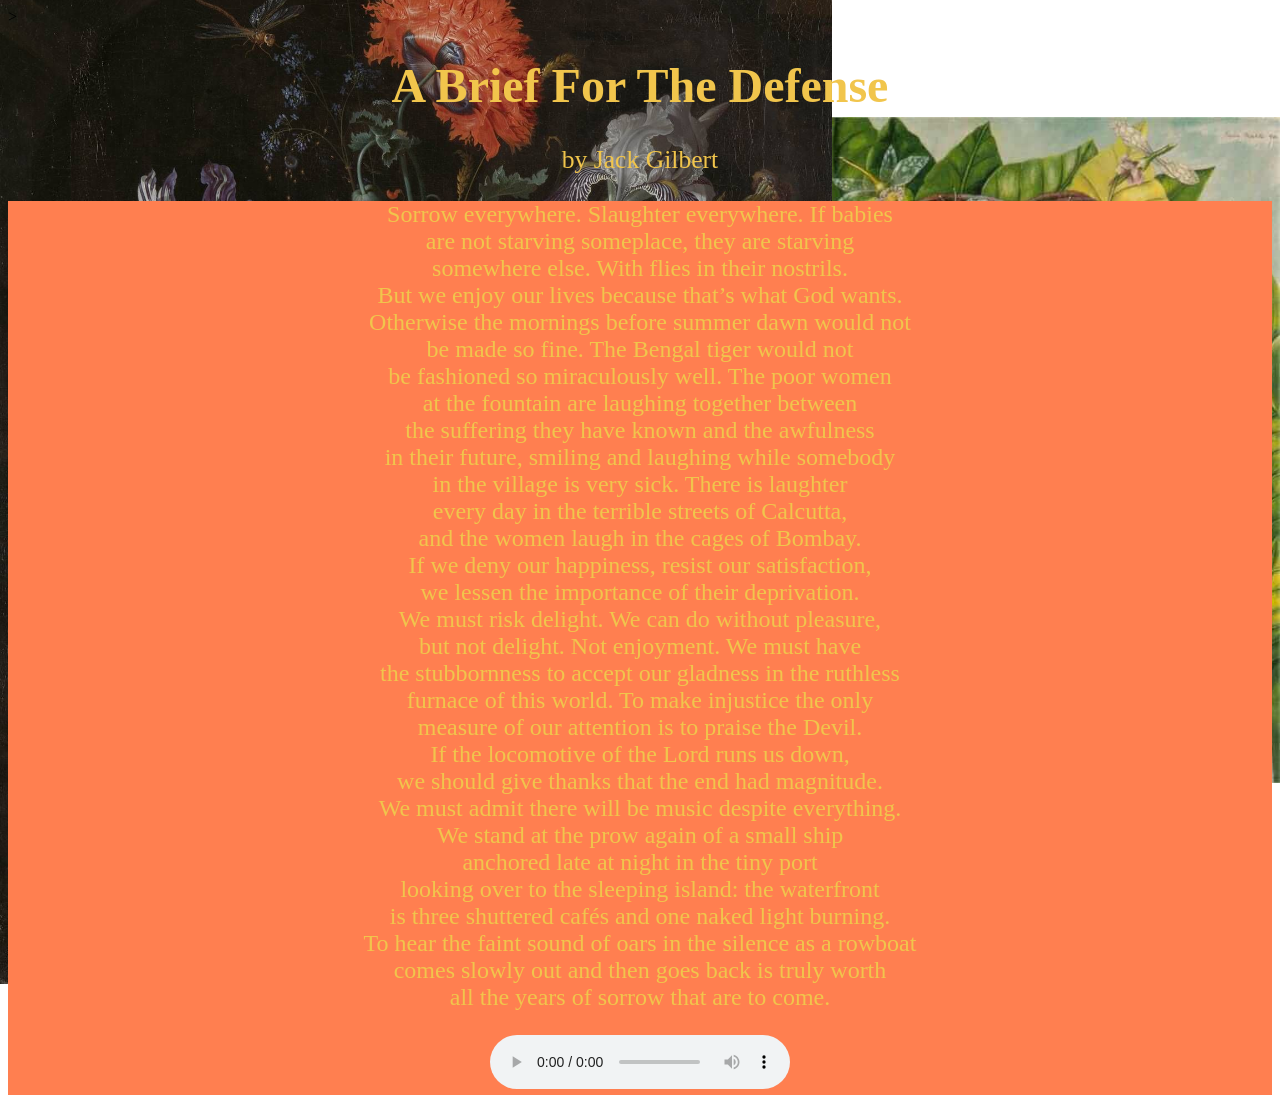
==== index.html @ 03062086 "Update index.html" ====
<!DOCTYPE html>
<html>


    <head>
        <style>
        body {
        
          <!-- background-color:coral; 
           background-image: url('rijksmuseum_mignons_1660.jpg'),url('frida_kahlo_self-portrait-with-necklace-of-thorns.jpg');
          background-position: left,right;
          background-repeat: no-repeat,no-repeat;
          background-attachment: fixed,fixed; 
          background-size: 65%,40%;  -->
          
          
        }
        </style>
</head>>



<h1  style="font-family:verdana; text-align:center; font-size:300%; color:rgb(241, 197, 76);"> A Brief For The Defense</h1>
<p style="font-family:verdana; text-align:center; font-size:160%; color:rgb(241, 197, 76);"> by Jack Gilbert</p>



<!--<div style=" text-align:left; font-size:150%;background-color: coral; color:rgb(241, 197, 76);">
 <img src="IMG_0175.jpeg" alt="A person in a red hoodie" width="450" height="600" class="center" position="left"> 
</div>> -->

<div style="text-align:center; font-size:150%;background-color: coral; color:rgb(241, 197, 76);">
 <!--</br> A Brief For The Defense</br></br> -->

 Sorrow everywhere. Slaughter everywhere. If babies</br>
 are not starving someplace, they are starving</br>
 somewhere else. With flies in their nostrils.</br>
 But we enjoy our lives because that’s what God wants.</br>
 Otherwise the mornings before summer dawn would not</br>
 be made so fine. The Bengal tiger would not</br>
 be fashioned so miraculously well. The poor women</br>
 at the fountain are laughing together between</br>
 the suffering they have known and the awfulness</br>
 in their future, smiling and laughing while somebody</br>
 in the village is very sick. There is laughter</br>
 every day in the terrible streets of Calcutta,</br>
 and the women laugh in the cages of Bombay.</br>
 If we deny our happiness, resist our satisfaction,</br>
 we lessen the importance of their deprivation.</br>
 We must risk delight. We can do without pleasure,</br>
 but not delight. Not enjoyment. We must have</br>
 the stubbornness to accept our gladness in the ruthless</br>
 furnace of this world. To make injustice the only</br>
 measure of our attention is to praise the Devil.</br>
 If the locomotive of the Lord runs us down,</br>
 we should give thanks that the end had magnitude.</br>
 We must admit there will be music despite everything.</br>
 We stand at the prow again of a small ship</br>
 anchored late at night in the tiny port</br>
 looking over to the sleeping island: the waterfront</br>
 is three shuttered cafés and one naked light burning.</br>
 To hear the faint sound of oars in the silence as a rowboat</br>
 comes slowly out and then goes back is truly worth</br>
 all the years of sorrow that are to come.</br>


<div>
 
<p style="position: center;"><audio src="Childish Gambino - Sober (Official Audio).mp3" controls >

    </audio></p>
<!--This is a comment. Comments are not displayed in the browser-->
    
</html>
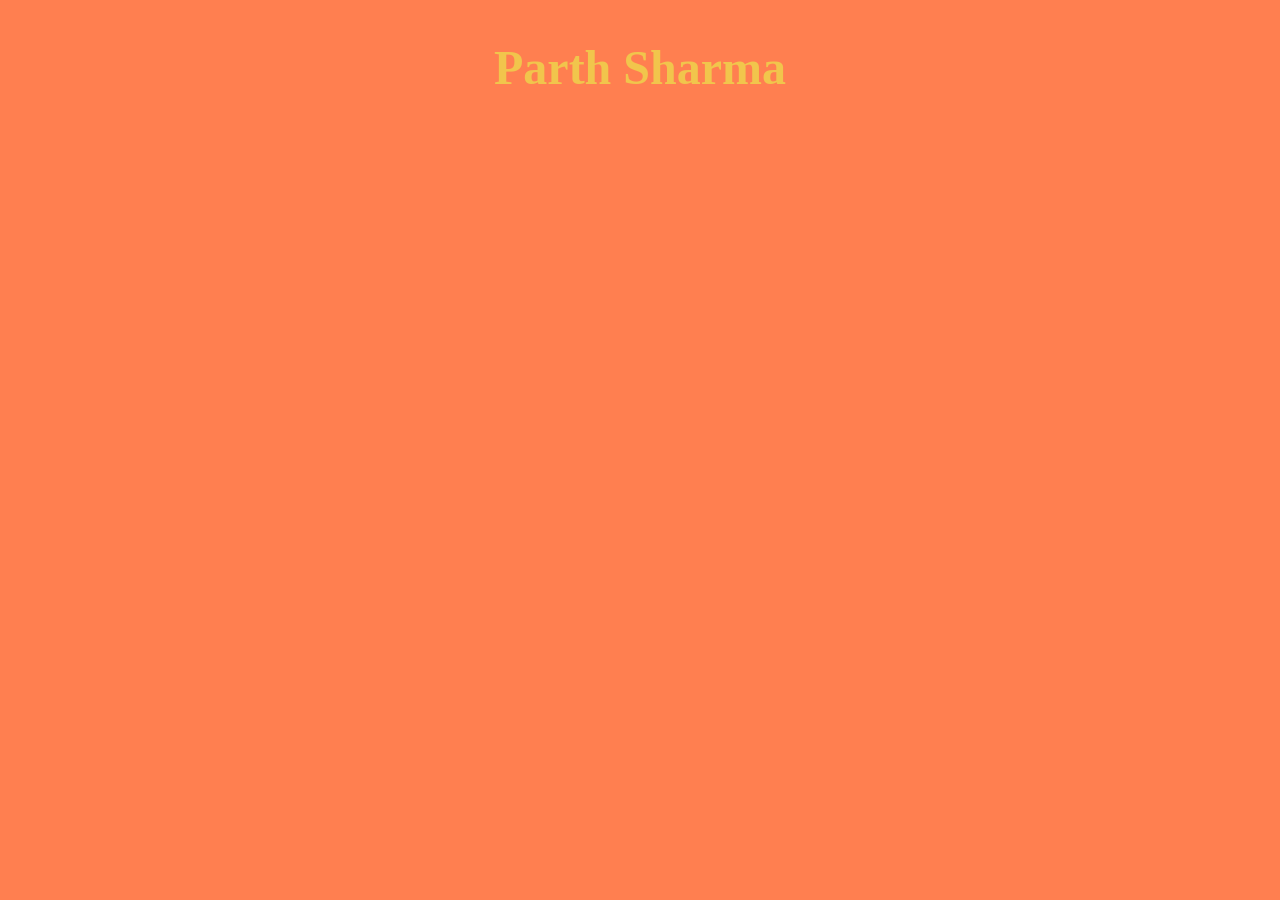
==== commit 145c89bc: "removing old page and updating for newer portfolio" ====
--- a/index.html
+++ b/index.html
@@ -6,69 +6,30 @@
         <style>
         body {
         
-          <!-- background-color:coral; 
-           background-image: url('rijksmuseum_mignons_1660.jpg'),url('frida_kahlo_self-portrait-with-necklace-of-thorns.jpg');
+          background-color:coral; 
           background-position: left,right;
           background-repeat: no-repeat,no-repeat;
           background-attachment: fixed,fixed; 
-          background-size: 65%,40%;  -->
+          background-size: 65%,40%; 
           
           
         }
         </style>
-</head>>
+        
+          
+          <link rel="stylesheet" href="style.css">
+          <meta charset="UTF-8">
+          <meta name="viewport" content="width=device-width, initial-scale=1">
+          <link rel="stylesheet" href="https://cdnjs.cloudflare.com/ajax/libs/font-awesome/4.7.0/css/font-awesome.min.css">
+          <link href="https://fonts.googleapis.com/css2?family=DM+Mono&family=Josefin+Sans:wght@100;400&family=Quicksand&display=swap" rel="stylesheet">
+          <title>Marrion Macandog</title>
+        
+</head>
 
 
 
-<h1  style="font-family:verdana; text-align:center; font-size:300%; color:rgb(241, 197, 76);"> A Brief For The Defense</h1>
-<p style="font-family:verdana; text-align:center; font-size:160%; color:rgb(241, 197, 76);"> by Jack Gilbert</p>
+<h2  style="font-family:verdana; text-align:center; font-size:300%; color:rgb(241, 197, 76);"> Parth Sharma</h2>
 
 
-
-<!--<div style=" text-align:left; font-size:150%;background-color: coral; color:rgb(241, 197, 76);">
- <img src="IMG_0175.jpeg" alt="A person in a red hoodie" width="450" height="600" class="center" position="left"> 
-</div>> -->
-
-<div style="text-align:center; font-size:150%;background-color: coral; color:rgb(241, 197, 76);">
- <!--</br> A Brief For The Defense</br></br> -->
-
- Sorrow everywhere. Slaughter everywhere. If babies</br>
- are not starving someplace, they are starving</br>
- somewhere else. With flies in their nostrils.</br>
- But we enjoy our lives because that’s what God wants.</br>
- Otherwise the mornings before summer dawn would not</br>
- be made so fine. The Bengal tiger would not</br>
- be fashioned so miraculously well. The poor women</br>
- at the fountain are laughing together between</br>
- the suffering they have known and the awfulness</br>
- in their future, smiling and laughing while somebody</br>
- in the village is very sick. There is laughter</br>
- every day in the terrible streets of Calcutta,</br>
- and the women laugh in the cages of Bombay.</br>
- If we deny our happiness, resist our satisfaction,</br>
- we lessen the importance of their deprivation.</br>
- We must risk delight. We can do without pleasure,</br>
- but not delight. Not enjoyment. We must have</br>
- the stubbornness to accept our gladness in the ruthless</br>
- furnace of this world. To make injustice the only</br>
- measure of our attention is to praise the Devil.</br>
- If the locomotive of the Lord runs us down,</br>
- we should give thanks that the end had magnitude.</br>
- We must admit there will be music despite everything.</br>
- We stand at the prow again of a small ship</br>
- anchored late at night in the tiny port</br>
- looking over to the sleeping island: the waterfront</br>
- is three shuttered cafés and one naked light burning.</br>
- To hear the faint sound of oars in the silence as a rowboat</br>
- comes slowly out and then goes back is truly worth</br>
- all the years of sorrow that are to come.</br>
-
-
-<div>
- 
-<p style="position: center;"><audio src="Childish Gambino - Sober (Official Audio).mp3" controls >
-
-    </audio></p>
-<!--This is a comment. Comments are not displayed in the browser-->
     
 </html> 
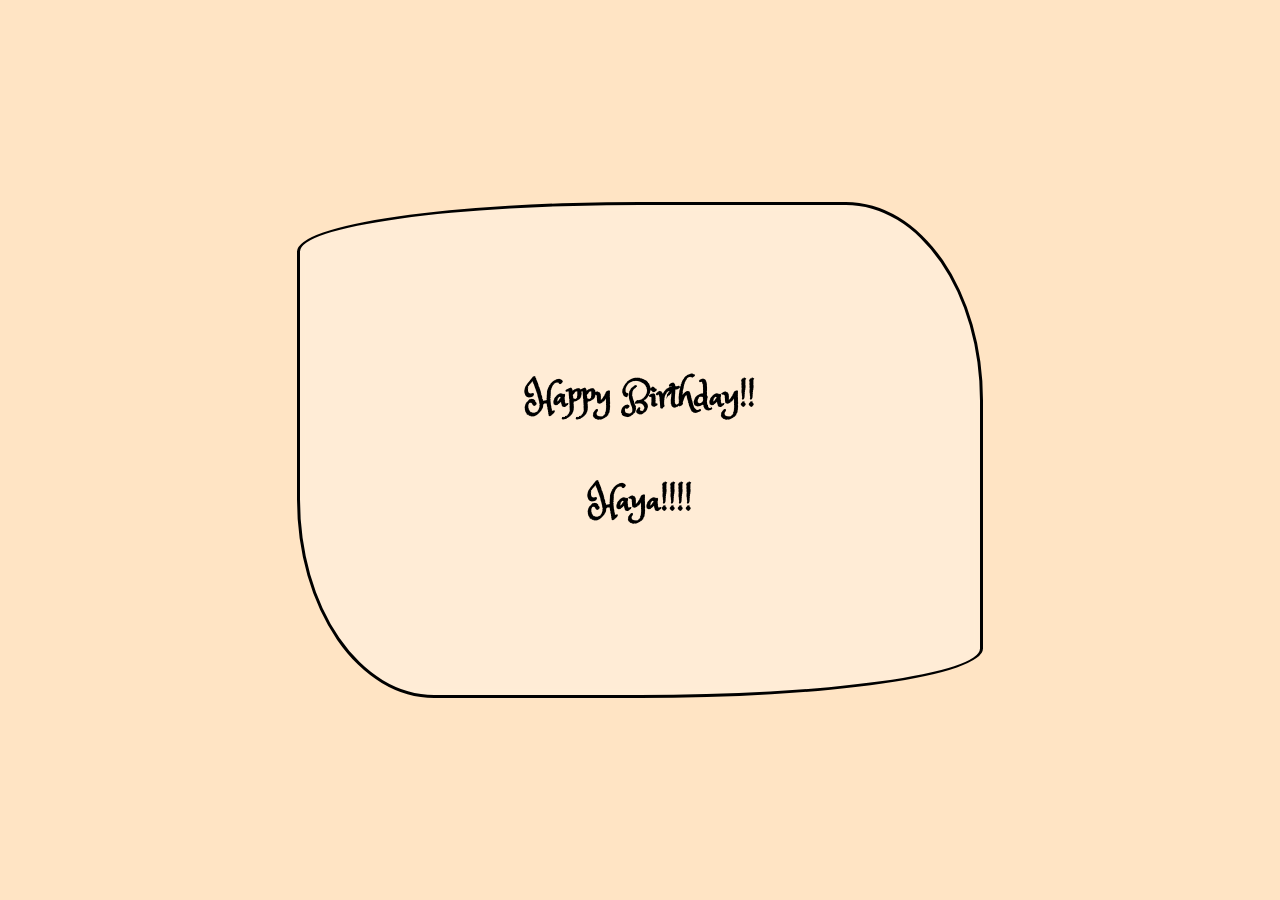
==== commit cbdfe189: "first commit" ====
--- a/index.html
+++ b/index.html
@@ -1,35 +1,43 @@
 <!DOCTYPE html>
-<html>
-
-
-    <head>
-        <style>
-        body {
-        
-          background-color:coral; 
-          background-position: left,right;
-          background-repeat: no-repeat,no-repeat;
-          background-attachment: fixed,fixed; 
-          background-size: 65%,40%; 
-          
-          
-        }
-        </style>
-        
-          
-          <link rel="stylesheet" href="style.css">
-          <meta charset="UTF-8">
-          <meta name="viewport" content="width=device-width, initial-scale=1">
-          <link rel="stylesheet" href="https://cdnjs.cloudflare.com/ajax/libs/font-awesome/4.7.0/css/font-awesome.min.css">
-          <link href="https://fonts.googleapis.com/css2?family=DM+Mono&family=Josefin+Sans:wght@100;400&family=Quicksand&display=swap" rel="stylesheet">
-          <title>Marrion Macandog</title>
-        
+<html lang="en">
+<head>
+  <meta charset="UTF-8">
+  <meta http-equiv="X-UA-Compatible" content="IE=edge">
+  <meta name="viewport" content="width=device-width, initial-scale=1.0">
+  <link rel="stylesheet" href="app.css">
+  <link rel="preconnect" href="https://fonts.googleapis.com">
+  <link rel="preconnect" href="https://fonts.gstatic.com" crossorigin>
+  <link href="https://fonts.googleapis.com/css2?family=Princess+Sofia&display=swap" rel="stylesheet">
+  <title>say yes lmao</title>
 </head>
 
+<body>
+ 
+  <div class="video-background">
+    <iframe id="youtube-video"
+      src="https://www.youtube.com/embed/z9Ug-3qhrwY?autoplay=1&loop=0&playlist=z9Ug-3qhrwY"
+      frameborder="0"
+      allow="autoplay; encrypted-media"
+      allowfullscreen>
+    </iframe>
+  </div>
 
+  </div>
 
-<h2  style="font-family:verdana; text-align:center; font-size:300%; color:rgb(241, 197, 76);"> Parth Sharma</h2>
+  <div class = "container">
 
+    <!-- <h1 class="name">Name</h1> -->
+    <h1>Happy Birthday!!</h1>
+    <h1>Haya!!!!</h1>
 
-    
-</html> 
+    <!-- <section id="choices">
+      <button id = "yes">Yes</button>
+      <Button id = "no">No</button>
+    </section> -->
+  
+  </div>
+
+  <script src="app.js"></script>
+</body>
+
+</html>
--- a/app.css
+++ b/app.css
@@ -0,0 +1,83 @@
+body {
+  background-color: bisque;
+  font-family: "Princess Sofia", serif;
+  font-size: large;
+  display: flex;
+  justify-content: center;
+  align-items: center;
+  height: 100vh; 
+  margin: 0;
+  padding: 0;
+  overflow: hidden;
+}
+
+.video-background {
+  position: fixed;
+  top: 0;
+  left: 0;
+  width: 100%;
+  height: 100%;
+  overflow: hidden;
+  z-index: -1;
+}
+
+.video-background iframe {
+  position: absolute;
+  top: 50%;
+  left: 50%;
+  width: 100vw;
+  height: 56.25vw; /* Aspect ratio for 16:9 */
+  min-height: 100vh;
+  min-width: 177.78vh;
+  transform: translate(-50%, -50%);
+  pointer-events: none;
+}
+
+
+/* Main Content */
+.container {
+  display: flex;
+  flex-direction: column;
+  justify-content: center;
+  align-items: center;
+  border: solid;
+  border-radius: 50% 20% / 10% 40%;
+  height: 50%;
+  width: 50%;
+  background: rgba(255, 255, 255, 0.3); /* Optional background overlay */
+  backdrop-filter: blur(5px); /* Slight blur for readability */
+  padding: 20px;
+}
+
+#choices {
+  display: flex;
+  width: 25%;
+  flex-direction: row;
+  justify-content: space-between;
+  align-items: center;
+}
+
+/* #yes {
+  background-color: rgb(29, 239, 29);
+  font-family: "Princess Sofia", serif;
+  height: 4em;
+  width: 8em;
+} */
+#yes {
+  background-color: rgb(29, 239, 29);
+  font-family: "Princess Sofia", serif;
+  padding: 1em 2em; /* Adjust padding as needed */
+  box-sizing: border-box;
+}
+
+
+#no {
+  background-color: rgb(255, 42, 42);
+  font-family: "Princess Sofia", serif;
+  height: 3em;
+  width: 6em;
+}
+
+.name{
+  font-size: 6rem;
+}
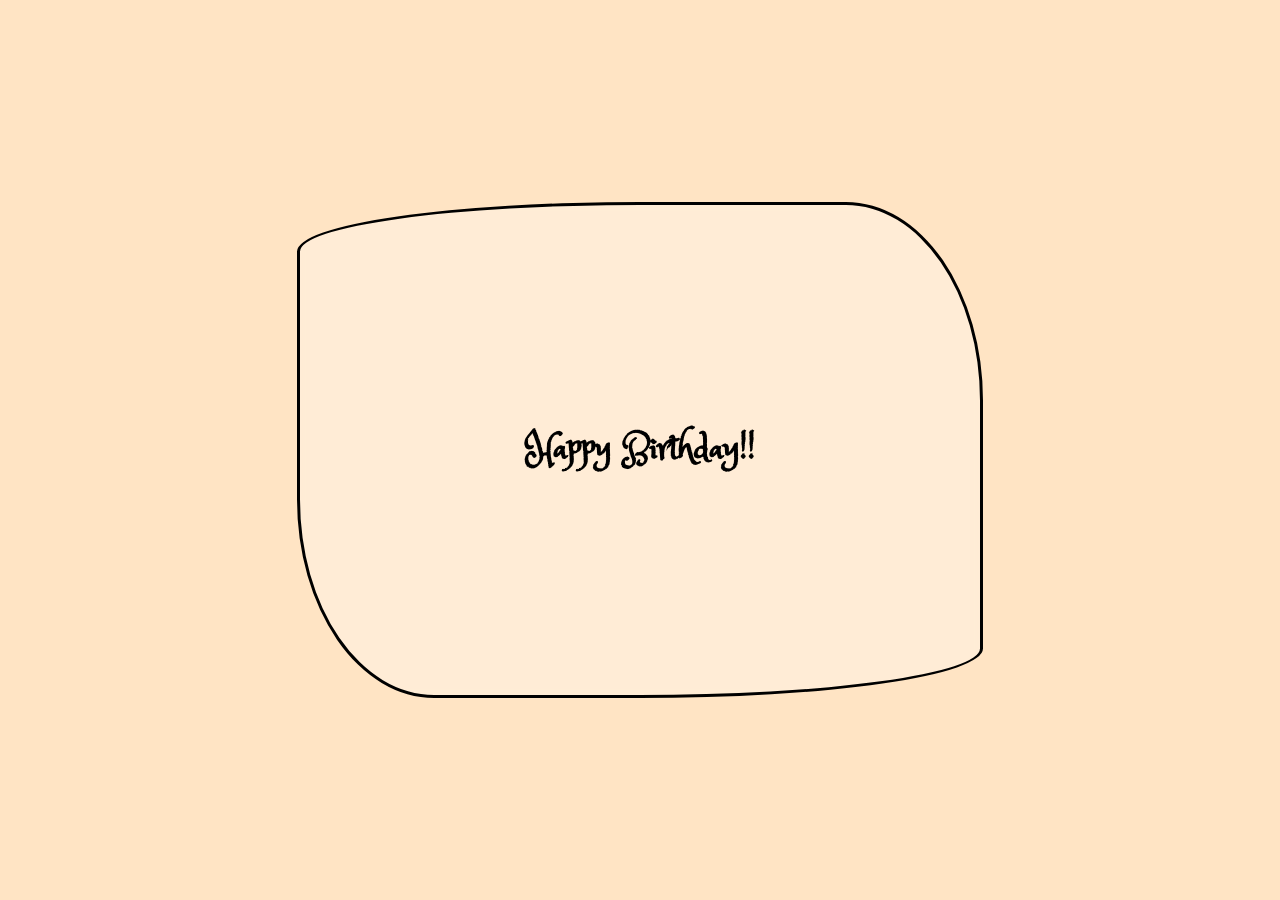
==== commit 82ba83c7: "updated name" ====
--- a/index.html
+++ b/index.html
@@ -28,7 +28,7 @@
 
     <!-- <h1 class="name">Name</h1> -->
     <h1>Happy Birthday!!</h1>
-    <h1>Haya!!!!</h1>
+    <!-- <h1>Haya!!!!</h1> -->
 
     <!-- <section id="choices">
       <button id = "yes">Yes</button>
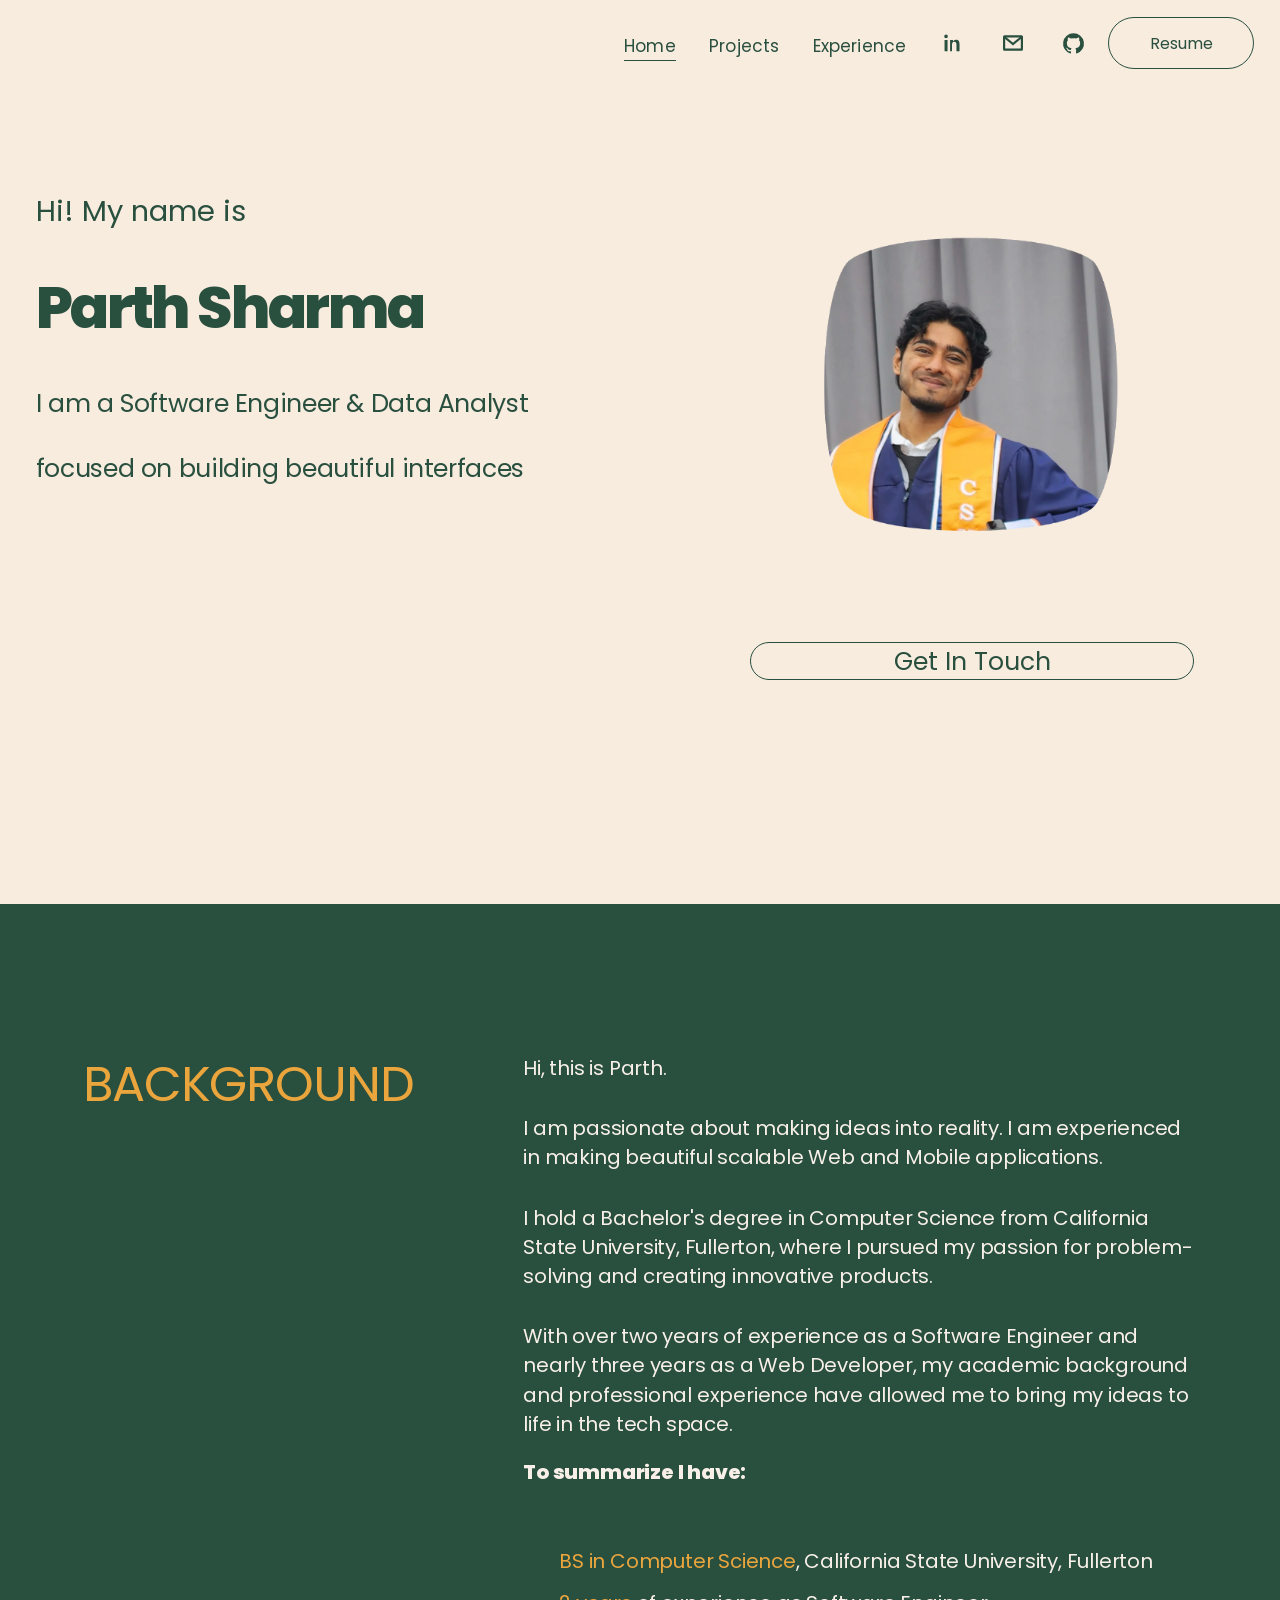
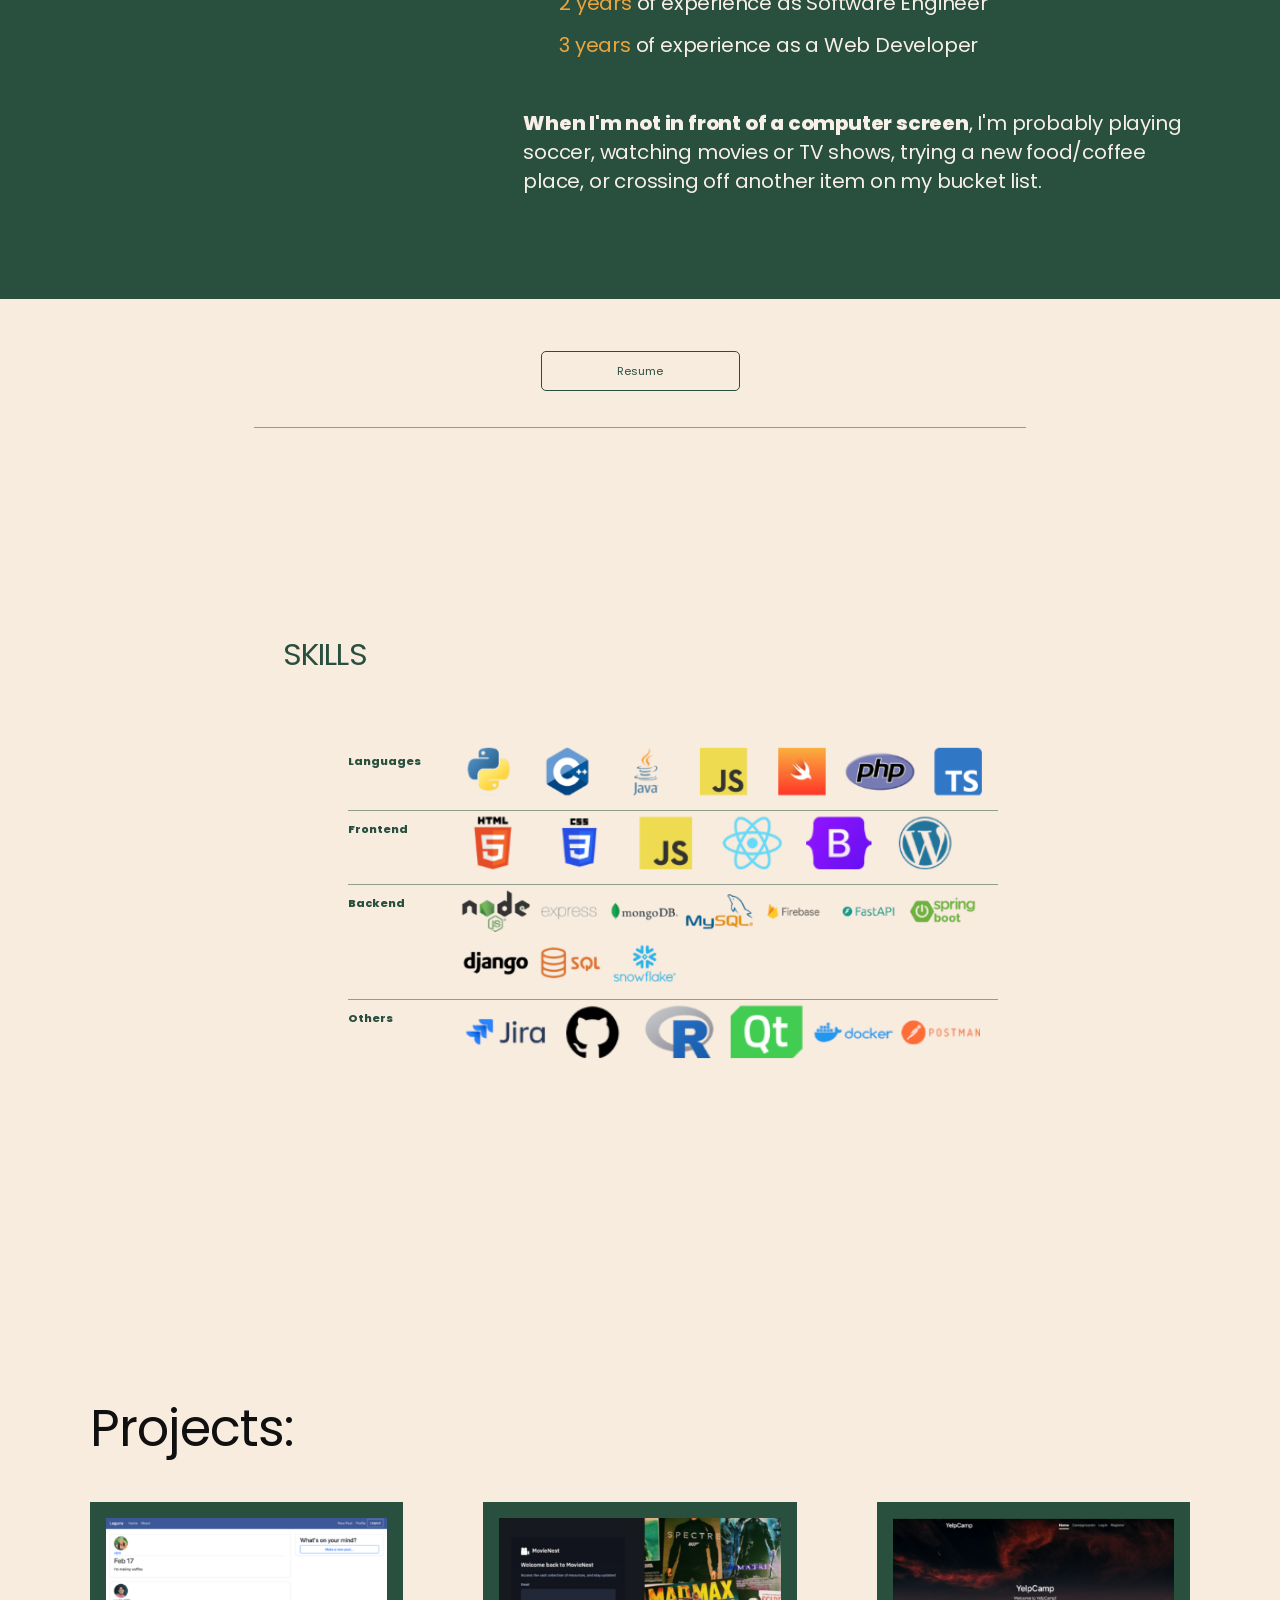
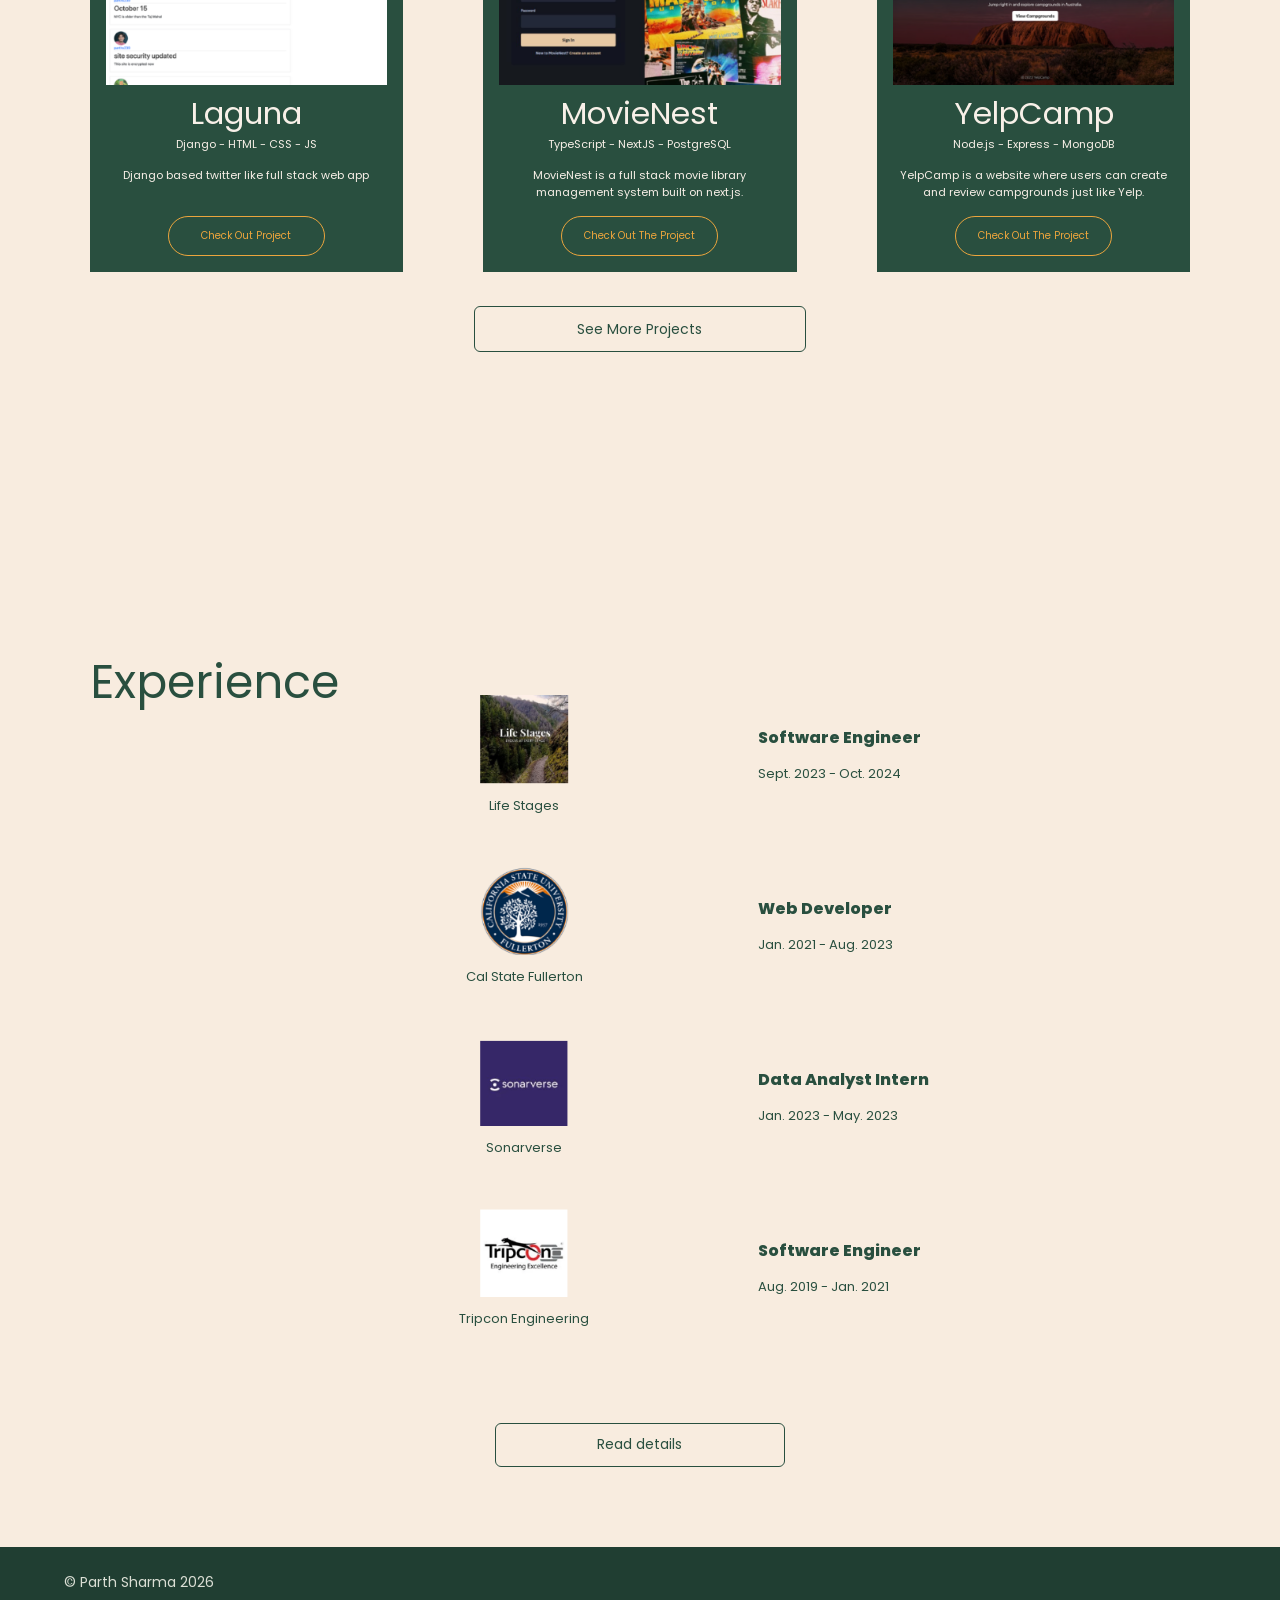
==== commit f429bdda: "Initial commit" ====
--- a/index.html
+++ b/index.html
@@ -1,43 +1,172 @@
-<!DOCTYPE html>
+<!doctype html>
 <html lang="en">
 <head>
-  <meta charset="UTF-8">
-  <meta http-equiv="X-UA-Compatible" content="IE=edge">
-  <meta name="viewport" content="width=device-width, initial-scale=1.0">
-  <link rel="stylesheet" href="app.css">
+  <meta charset="utf-8">
+  <meta name="viewport" content="width=device-width, initial-scale=1">
+  <meta name="theme-color" content="#f8ecdf">
+  <meta name="description" content="Portfolio of Parth Sharma, Software Engineer and Data Analyst focused on building beautiful interfaces and scalable applications.">
+  <meta property="og:title" content="Parth Sharma | Software Engineer & Data Analyst">
+  <meta property="og:description" content="Explore my background, skills, software projects, and experience.">
+  <meta property="og:type" content="website">
+  <title>Parth Sharma | Software Engineer &amp; Data Analyst</title>
+<link rel="icon" href="assets/favicon.webp" type="image/webp"> 
   <link rel="preconnect" href="https://fonts.googleapis.com">
   <link rel="preconnect" href="https://fonts.gstatic.com" crossorigin>
-  <link href="https://fonts.googleapis.com/css2?family=Princess+Sofia&display=swap" rel="stylesheet">
-  <title>say yes lmao</title>
+  <link href="https://fonts.googleapis.com/css2?family=Poppins:wght@300;400;500;600;700;800&display=swap" rel="stylesheet">
+  <link rel="stylesheet" href="styles.css">
+  <script src="site-config.js" defer></script>
+  <script src="script.js" defer></script>
 </head>
+<body>
+  <a class="skip-link" href="#main">Skip to content</a>
 
-<body>
- 
-  <div class="video-background">
-    <iframe id="youtube-video"
-      src="https://www.youtube.com/embed/z9Ug-3qhrwY?autoplay=1&loop=0&playlist=z9Ug-3qhrwY"
-      frameborder="0"
-      allow="autoplay; encrypted-media"
-      allowfullscreen>
-    </iframe>
-  </div>
+  <header class="site-header" id="top">
+    <a  href="#home" aria-label="Parth Sharma, back to home"> <!-- class="brand"-->
+      <svg  viewBox="0 0 64 64" role="img" aria-label="PS logo" xmlns="http://www.w3.org/2000/svg"> <!-- class="brand-logo"-->
+        <path d="M7 6h8v52H7zM18 6h39v9H25v12h30v30H20v-9h26V36H18z" fill="#5868f7"/>
+        <path d="M22 19h27v7H22z" fill="#a3b1ff"/>
+      </svg>
+    </a>
+    <button class="menu-toggle" type="button" aria-controls="primary-nav" aria-expanded="false" aria-label="Open navigation">
+      <svg viewBox="0 0 24 24" width="28" height="28" aria-hidden="true"><path d="M3 6h18M3 12h18M3 18h18" stroke="currentColor" stroke-linecap="round" stroke-width="1.8" fill="none"/></svg>
+    </button>
+    <nav class="nav" id="primary-nav" aria-label="Main navigation">
+      <a class="nav-link active" href="#home">Home</a>
+      <a class="nav-link" href="#projects">Projects</a>
+      <a class="nav-link" href="#experience">Experience</a>
+      <a class="icon-link social-link" data-config="linkedin" href="#contact" aria-label="LinkedIn profile" title="LinkedIn">
+        <svg viewBox="0 0 24 24" width="24" height="24" aria-hidden="true" fill="currentColor"><path d="M5.05 3.6a1.82 1.82 0 1 1 0 3.64 1.82 1.82 0 0 1 0-3.64M3.55 9h3v11.3h-3zM9.1 9h2.88v1.54h.04a3.16 3.16 0 0 1 2.85-1.75c3.05 0 3.63 1.95 3.63 4.5v7.01h-3.01v-6.22c0-1.49-.03-3.41-2.09-3.41-2.1 0-2.42 1.62-2.42 3.3v6.33H9.1z"/></svg>
+      </a>
+      <a class="icon-link social-link" data-config="email" href="#contact" aria-label="Email Parth" title="Email">
+        <svg viewBox="0 0 24 24" width="24" height="24" aria-hidden="true" fill="none" stroke="currentColor" stroke-width="2.2"><rect x="3.1" y="5.3" width="17.8" height="13.4" rx=".4"/><path d="m3.4 6 8.6 7 8.6-7"/></svg>
+      </a>
+      <a class="icon-link social-link" data-config="github" href="#contact" aria-label="GitHub profile" title="GitHub">
+        <svg viewBox="0 0 24 24" width="25" height="25" aria-hidden="true" fill="currentColor"><path d="M12 2.1a10 10 0 0 0-3.16 19.49c.5.1.69-.22.69-.48v-1.76c-2.8.6-3.39-1.2-3.39-1.2-.46-1.18-1.12-1.5-1.12-1.5-.91-.62.07-.61.07-.61 1.01.07 1.54 1.04 1.54 1.04.9 1.52 2.36 1.08 2.94.82.09-.65.35-1.08.64-1.33-2.24-.25-4.59-1.11-4.59-4.95 0-1.1.39-1.99 1.04-2.7-.1-.26-.45-1.28.1-2.65 0 0 .85-.27 2.75 1.03A9.47 9.47 0 0 1 12 6.93c.85 0 1.7.11 2.5.34 1.9-1.3 2.75-1.03 2.75-1.03.55 1.37.2 2.39.1 2.65.65.71 1.04 1.61 1.04 2.7 0 3.85-2.35 4.7-4.6 4.95.36.32.68.93.68 1.88v2.69c0 .27.18.59.69.49A10 10 0 0 0 12 2.1Z"/></svg>
+      </a>
+      <a class="outline-button nav-resume" href="assets/Parth_Sharma_Resume.pdf">Resume</a>
+    </nav>
+  </header>
 
-  </div>
+  <main id="main">
+    <section class="hero" id="home" aria-labelledby="home-title">
+      <div class="hero-copy">
+        <p class="intro">Hi! My name is</p>
+        <h1 id="home-title">Parth Sharma</h1>
+        <p class="hero-line">I am a Software Engineer &amp; Data Analyst</p>
+        <p class="hero-line hero-focus">focused on building beautiful interfaces</p>
+      </div>
+      <div class="hero-visual"> 
+        <img class="portrait" src="assets/portrait.png" alt="Parth Sharma at graduation" width="403" height="403" fetchpriority="high">
+        <a href="mailto:parth.sharma.0498@gmail.com" data-config="email" class="outline-button hero-cta">Get In Touch</a>
+      </div>
+    </section> 
 
-  <div class = "container">
+    <section class="background-section" id="background" aria-labelledby="background-title">
+      <div class="background-inner">
+        <h2 id="background-title" class="background-title">BACKGROUND</h2>
+        <div class="background-text">
+          <p>Hi, this is Parth.</p>
+          <p>I am passionate about making ideas into reality. I am experienced in making beautiful scalable Web and Mobile applications.</p>
+          <p>I hold a Bachelor's degree in Computer Science from California State University, Fullerton, where I pursued my passion for problem-solving and creating innovative products.</p>
+          <p>With over two years of experience as a Software Engineer and nearly three years as a Web Developer, my academic background and professional experience have allowed me to bring my ideas to life in the tech space.</p>
+          <p class="summary-title"><strong>To summarize I have:</strong></p>
+          <ul class="background-facts">
+            <li><span>BS in Computer Science</span>, California State University, Fullerton</li>
+            <li><span>2 years</span> of experience as Software Engineer</li>
+            <li><span>3 years</span> of experience as a Web Developer</li>
+          </ul>
+          <p class="hobbies"><strong>When I'm not in front of a computer screen</strong>, I'm probably playing soccer, watching movies or TV shows, trying a new food/coffee place, or crossing off another item on my bucket list.</p>
+        </div>
+      </div>
+    </section>
 
-    <!-- <h1 class="name">Name</h1> -->
-    <h1>Happy Birthday!!</h1>
-    <!-- <h1>Haya!!!!</h1> -->
+    <section class="skills-section" id="skills" aria-labelledby="skills-title">
+      <div class="resume-strip">
+        <a class="outline-button skills-resume" href="resume.html">Resume</a>
+        <div class="horizontal-line" aria-hidden="true"></div>
+      </div>
+      <div class="skills-inner">
+        <h2 id="skills-title">SKILLS</h2>
+        <div class="skills-table">
+          <div class="skill-row">
+            <h3>Languages</h3>
+            <img src="assets/skills-languages.png" alt="Python, C++, Java, JavaScript, Swift, PHP, and TypeScript" loading="lazy" width="567" height="66">
+          </div>
+          <div class="skill-row">
+            <h3>Frontend</h3>
+            <img src="assets/skills-frontend.png" alt="HTML5, CSS3, JavaScript, React, Bootstrap, and WordPress" loading="lazy" width="512" height="69">
+          </div>
+          <div class="skill-row skill-row-backend">
+            <h3>Backend</h3>
+            <img src="assets/skills-backend.png" alt="Node.js, Express, MongoDB, MySQL, Firebase, FastAPI, Spring Boot, Django, SQL, and Snowflake" loading="lazy" width="595" height="125">
+          </div>
+          <div class="skill-row">
+            <h3>Others</h3>
+            <img src="assets/skills-others.png" alt="Jira, GitHub, R, Qt, Docker, and Postman" loading="lazy" width="509" height="73">
+          </div>
+        </div>
+      </div>
+    </section>
 
-    <!-- <section id="choices">
-      <button id = "yes">Yes</button>
-      <Button id = "no">No</button>
-    </section> -->
-  
-  </div>
+    <section class="projects-section" id="projects" aria-labelledby="projects-title">
+      <div class="projects-inner">
+        <h2 id="projects-title">Projects:</h2>
+        <div class="project-grid">
+          <article class="project-card">
+            <img src="assets/project-laguna.png" alt="Screenshot of the Laguna social media project" width="377" height="210" loading="lazy">
+            <h3>Laguna</h3>
+            <p class="project-stack">Django - HTML - CSS - JS</p>
+            <p class="project-summary">Django based twitter like full stack web app</p>
+            <a class="outline-button project-button" href="projects/laguna.html">Check Out Project</a>
+          </article>
+          <article class="project-card">
+            <img src="assets/project-movienest.png" alt="Screenshot of the MovieNest movie library project" width="380" height="211" loading="lazy">
+            <h3>MovieNest</h3>
+            <p class="project-stack">TypeScript - NextJS - PostgreSQL</p>
+            <p class="project-summary">MovieNest is a full stack movie library management system built on next.js.</p>
+            <a class="outline-button project-button" href="projects/movienest.html">Check Out The Project</a>
+          </article>
+          <article class="project-card">
+            <img src="assets/project-yelpcamp.png" alt="Screenshot of the YelpCamp campground review project" width="376" height="212" loading="lazy">
+            <h3>YelpCamp</h3>
+            <p class="project-stack">Node.js - Express - MongoDB</p>
+            <p class="project-summary">YelpCamp is a website where users can create and review campgrounds just like Yelp.</p>
+            <a class="outline-button project-button" href="projects/yelpcamp.html">Check Out The Project</a>
+          </article>
+        </div>
+        <a class="outline-button more-projects" href="projects.html">See More Projects</a>
+      </div>
+    </section>
 
-  <script src="app.js"></script>
+    <section class="experience-section" id="experience" aria-labelledby="experience-title">
+      <div class="experience-inner">
+        <h2 id="experience-title">Experience</h2>
+        <div class="experience-list">
+          <article class="experience-item">
+            <div class="experience-company"><img src="assets/life-stages.png" alt="Life Stages logo" width="113" height="112" loading="lazy"><span>Life Stages</span></div>
+            <div class="experience-role"><h3>Software Engineer</h3><p>Sept. 2023 - Oct. 2024</p></div>
+          </article>
+          <article class="experience-item">
+            <div class="experience-company"><img src="assets/csuf.png" alt="California State University Fullerton seal" width="113" height="113" loading="lazy"><span>Cal State Fullerton</span></div>
+            <div class="experience-role"><h3>Web Developer</h3><p>Jan. 2021 - Aug. 2023</p></div>
+          </article>
+          <article class="experience-item">
+            <div class="experience-company"><img src="assets/sonarverse.png" alt="Sonarverse logo" width="114" height="113" loading="lazy"><span>Sonarverse</span></div>
+            <div class="experience-role"><h3>Data Analyst Intern</h3><p>Jan. 2023 - May. 2023</p></div>
+          </article>
+          <article class="experience-item">
+            <div class="experience-company"><img src="assets/Tripcon.png" alt="Tripcon Engineering logo" width="114" height="112" loading="lazy"><span>Tripcon Engineering</span></div>
+            <div class="experience-role"><h3>Software Engineer</h3><p>Aug. 2019 - Jan. 2021</p></div>
+          </article>
+        </div>
+        <a class="outline-button experience-more" href="experience.html">Read details</a>
+      </div>
+    </section>
+
+  </main>
+  <footer class="footer original-footer">
+    <span class="centered-span">© Parth Sharma <span id="current-year">2026</span></span>
+   <!--  <span class="footer-social"><a data-config="linkedin" href="https://www.linkedin.com/in/parths239" aria-label="LinkedIn">in</a><a data-config="email" href="mailto:parth.sharma.0498@gmail.com" aria-label="Email">✉</a><a data-config="github" href="#" aria-label="GitHub">◉</a></span> -->
+  </footer>
 </body>
-
-</html>+</html>
--- a/styles.css
+++ b/styles.css
@@ -0,0 +1,373 @@
+:root {
+  --cream: #f8ecdf;
+  --green: #294f3f;
+  --gold: #eba53d;
+  --light: #f8f0e8;
+  --border: #294f3f;
+  --display: 'Poppins','Avenir Next','Century Gothic',sans-serif;
+}
+*,*::before,*::after { box-sizing: border-box; }
+html { scroll-behavior: smooth; }
+body { background: var(--cream); color: var(--green); margin: 0; font-family: var(--display); font-weight: 400; }
+a { color: inherit; text-decoration: none; }
+button { font: inherit; cursor: pointer; }
+img { max-width: 100%; }
+:focus-visible { outline: 3px solid var(--gold); outline-offset: 4px; }
+[hidden] { display: none !important; }
+.skip-link { position: absolute; z-index: 100; transform: translateY(-150%); top: 12px; left: 18px; padding: 10px 18px; background: white; }
+.skip-link:focus { transform: translateY(0); }
+
+.site-header { display: flex; justify-content: space-between; align-items: center; position: absolute; z-index: 5; top: 0; left: 0; width: 100%; padding: 27px 2.5% 0 2.1%; }
+.brand { width: 70px; height: 72px; display: flex; align-items: flex-start; }
+.brand-logo { width: 56px; height: 70px; }
+.nav { display: flex; align-items: center; gap: clamp(22px,2.5vw,54px); }
+.nav-link { font-size: 21px; letter-spacing: .01em; border-bottom: 1px solid transparent; padding: 7px 0 1px; transition: border-color .2s ease; white-space: nowrap; }
+.nav-link:hover,.nav-link.active { border-color: currentColor; }
+.icon-link { display: inline-flex; justify-content: center; align-items: center; height: 35px; width: 27px; transition: transform .2s ease; }
+.icon-link:hover { transform: translateY(-3px); }
+.outline-button { border: 1.5px solid var(--border); color: var(--green); background: transparent; text-align: center; display: inline-flex; align-items: center; justify-content: center; font-family: inherit; transition: background-color .2s ease,color .2s ease,transform .2s ease; }
+.outline-button:hover { background-color: var(--green); color: var(--cream); transform: translateY(-2px); }
+.nav-resume { border-radius: 999px; width: 184px; min-height: 66px; font-size: 19px; margin-left: -18px; }
+.menu-toggle { display: none; color: var(--green); background: none; border: 0; }
+
+.hero { min-height: 1137px; display: grid; grid-template-columns: 55% 45%; position: relative; padding: 0 2.8%; background: var(--cream); }
+.hero-copy { padding-top: 229px; }
+.intro { font-size: 36px; line-height: 1.45; margin: 0 0 51px; }
+.hero h1 { font-size: clamp(64px, 4.2vw, 76px); font-weight: 800; letter-spacing: -.045em; line-height: 1.22; margin: 0 0 50px; }
+.hero-line { font-size: clamp(27px, 1.85vw, 37px); letter-spacing: -.015em; line-height: 1.56; margin: 0; white-space: nowrap; }
+.hero-focus { margin-top: 29px; }
+.hero-visual { padding-top: 287px; display: flex; flex-direction: column; align-items: center; }
+.portrait { display: block; width: min(403px,65%); height: auto; aspect-ratio: 1; object-fit: contain; }
+.hero-cta { margin-top: 119px; height: 45px; border-radius: 999px; font-size: 32px; width: min(560px, 95%); line-height: 1; }
+
+.background-section { background: var(--green); color: var(--light); min-height: 1135px; }
+.background-inner { max-width: 1530px; margin: 0 auto; display: grid; grid-template-columns: 430px minmax(0,1fr); gap: 125px; padding: 182px 0 105px; }
+.background-title { color: var(--gold); font-size: 61px; font-weight: 400; line-height: 1.26; letter-spacing: -.024em; margin: 0; }
+.background-title span { display: block; }
+.background-text { font-size: 24px; line-height: 1.54; letter-spacing: -.01em; }
+.background-text p { margin: 0 0 37px; }
+.background-text .summary-title { margin-top: -18px; margin-bottom: 73px; }
+.background-text strong { font-weight: 750; }
+.background-facts { margin: 0 0 66px 45px; padding: 0; list-style: none; }
+.background-facts li { margin-bottom: 17px; }
+.background-facts span { color: var(--gold); }
+.background-text .hobbies { margin-top: 0; }
+
+.skills-section { min-height: 1115px; background: var(--cream); }
+.resume-strip { width: min(975px, 90%); margin: 0 auto; padding-top: 66px; display: flex; align-items: center; flex-direction: column; }
+.skills-resume { height: 51px; width: 252px; border-radius: 5px; font-size: 13px; }
+.horizontal-line { height: 1px; background: #87a093; width: 100%; margin-top: 46px; }
+.skills-inner { width: 890px; max-width: 92%; margin: 251px auto 0; }
+.skills-inner h2 { font-size: 40px; font-weight: 400; letter-spacing: -.025em; margin: 0 0 78px; }
+.skills-table { margin-left: 80px; }
+.skill-row { display: flex; align-items: flex-start; gap: 0; border-bottom: 1px solid rgba(41,79,63,.5); min-height: 85px; padding: 0; }
+.skill-row h3 { width: 139px; flex: none; font-size: 14px; font-weight: 750; margin: 10px 0 0; }
+.skill-row img { flex: 1; min-width: 0; object-fit: contain; object-position: left top; width: auto; height: auto; }
+.skill-row-backend { min-height: 142px; }
+.skill-row:last-child { border-bottom: 0; }
+
+.projects-section { min-height: 1140px; background: var(--cream); }
+.projects-inner { max-width: 1464px; margin: auto; padding: 223px 0 130px; }
+.projects-inner>h2 { color: #101010; font-size: 65px; font-weight: 400; letter-spacing: -.015em; margin: 0 0 47px; line-height: 1.2; }
+.project-grid { display: grid; grid-template-columns: repeat(3,minmax(0,1fr)); gap: 104px; }
+.project-card { background: var(--green); color: var(--light); min-height: 466px; padding: 20px 20px 20px; text-align: center; display: flex; flex-direction: column; align-items: center; }
+.project-card>img { width: 100%; height: 211px; object-fit: cover; object-position: center; display: block; }
+.project-card h3 { font-size: 39px; line-height: 1.15; font-weight: 400; margin: 15px 0 4px; }
+.project-stack { font-size: 14px; line-height: 1.4; margin: 0; }
+.project-summary { font-size: 14px; line-height: 1.48; margin: 29px 2px 0; min-height: 43px; }
+.project-button { color: var(--gold); border-color: var(--gold); border-radius: 50px; min-width: 197px; min-height: 51px; padding: 0 20px; font-size: 12px; margin-top: auto; }
+.project-button:hover { color: var(--green); background: var(--gold); }
+.more-projects { width: 420px; max-width: 100%; height: 57px; border-radius: 6px; display: flex; margin: 41px auto 0; font-size: 17px; }
+.project-overview { max-width: 820px; margin: 42px auto; border: 1px solid #9eaea2; padding: 26px 30px 30px; border-radius: 8px; }
+.project-overview h3 { margin: 0 0 8px; font-size: 25px; }
+.project-overview p { line-height: 1.7; }
+.overview-list { display: flex; flex-wrap: wrap; gap: 14px; }
+.overview-list span { background: #e9ddcf; padding: 9px 14px; border-radius: 30px; font-size: 13px; }
+
+.experience-section { background: var(--cream); min-height: 1167px; }
+.experience-inner { max-width: 1464px; margin: auto; position: relative; padding-top: 119px; padding-bottom: 80px; }
+.experience-inner>h2 { font-size: 57px; font-weight: 400; line-height: 1.3; margin: 0; }
+.experience-list { margin-left: 491px; margin-top: -24px; }
+.experience-item { display: grid; grid-template-columns: 139px minmax(0,1fr); gap: 210px; min-height: 215px; }
+.experience-company { width: 113px; display: flex; flex-direction: column; align-items: center; font-size: 16px; }
+.experience-company img { width: 113px; height: 113px; object-fit: cover; }
+.experience-company span { text-align: center; margin-top: 15px; white-space: nowrap; }
+.experience-role { padding-top: 37px; white-space: nowrap; }
+.experience-role h3 { font-size: 20px; font-weight: 750; margin: 0 0 17px; }
+.experience-role p { font-size: 16px; margin: 0; }
+.experience-more { width: 368px; height: 56px; border-radius: 6px; display: flex; margin: 53px auto 0; font-size: 17px; }
+.experience-details { max-width: 790px; margin: 40px auto; padding: 24px 32px; border: 1px solid #a1b3a6; border-radius: 8px; }
+.experience-details h3 { margin-top: 0; }
+.experience-details p { line-height: 1.8; }
+.experience-details a { padding: 12px 30px; border-radius: 5px; }
+
+.contact-section { background: var(--green); color: var(--light); text-align: center; padding: 100px 24px 110px; }
+.contact-inner { max-width: 900px; margin: auto; }
+.contact-eyebrow { color: var(--gold); font-size: 16px; letter-spacing: .2em; }
+.contact-section h2 { font-size: clamp(36px,4.5vw,66px); font-weight: 500; margin: 12px 0 10px; }
+.contact-section p:not(.contact-eyebrow) { font-size: 20px; line-height: 1.7; }
+.contact-options { min-height: 60px; display: flex; gap: 18px; justify-content: center; align-items: center; flex-wrap: wrap; margin: 36px auto 10px; }
+.contact-options .outline-button { color: var(--light); border-color: var(--gold); min-width: 160px; border-radius: 999px; padding: 12px 24px; }
+.contact-options .outline-button:hover { color: var(--green); background: var(--gold); }
+.contact-pending { color: #e2d9ce; font-size: 14px; opacity: .9; }
+.back-to-top { display: inline-block; margin-top: 45px; font-size: 14px; color: var(--gold); }
+.footer { background: #203e32; color: #dbdfd5; padding: 25px max(5vw,20px); display: flex; justify-content: space-between; gap: 20px; font-size: 14px; }
+
+
+.project-dialog { border: 0; border-radius: 8px; padding: 0; width: min(660px, calc(100vw - 32px)); max-height: calc(100dvh - 32px); overflow: auto; box-shadow: 0 16px 70px #1116; background: var(--cream); color: var(--green); }
+.project-dialog::backdrop { background: #10261bba; backdrop-filter: blur(4px); }
+.dialog-close { position: absolute; top: 8px; right: 14px; border: none; border-radius: 50%; width: 39px; height: 39px; background: #f8ecdf; color: var(--green); font-size: 29px; line-height: 1; }
+.dialog-image { width: 100%; height: auto; max-height: 320px; object-fit: cover; display: block; }
+.dialog-content { padding: 26px 36px 35px; }
+.dialog-kicker { letter-spacing: .16em; font-size: 12px; color: #9c762a; }
+.dialog-content h2 { font-size: 35px; margin: 3px 0; }
+.dialog-stack { font-size: 14px; }
+.dialog-content p:not(.dialog-kicker) { line-height: 1.7; }
+.dialog-content .outline-button { padding: 10px 22px; border-radius: 5px; }
+
+@media (max-width: 1700px) {
+  .background-inner,.projects-inner,.experience-inner { max-width: calc(100% - 14vw); }
+  .background-inner { grid-template-columns: minmax(300px, 30%) minmax(0,1fr); gap: 7vw; }
+  .background-title { font-size: clamp(45px, 3vw, 61px); }
+  .background-text { font-size: clamp(17px,1.5vw,24px); }
+  .project-grid { gap: 6vw; }
+  .project-card { min-height: 455px; }
+  .project-card h3 { font-size: clamp(27px,2.45vw,39px); }
+  .experience-list { margin-left: 34%; }
+  .experience-item { gap: clamp(50px, 11vw, 210px); }
+  .experience-role { white-space: normal; }
+}
+@media (max-width: 1100px) {
+  .site-header { padding: 20px 3%; }
+  .nav { gap: 20px; }
+  .nav-link { font-size: 17px; }
+  .nav-resume { min-height: 47px; width: 125px; margin-left: 0; font-size: 14px; }
+  .hero { min-height: 800px; grid-template-columns: 58% 42%; padding: 0 4%; }
+  .hero-copy { padding-top: 230px; }
+  .hero h1 { font-size: 55px; }
+  .hero-line { font-size: 22px; white-space: normal; }
+  .intro { font-size: 26px; }
+  .hero-visual { padding-top: 230px; }
+  .portrait { width: 80%; }
+  .hero-cta { font-size: 23px; margin-top: 80px; }
+  .background-section { min-height: initial; }
+  .background-inner { padding: 110px 0; }
+  .background-title { font-size: 40px; }
+  .skills-section,.projects-section,.experience-section { min-height: 850px; }
+  .skills-inner { margin-top: 160px; }
+  .projects-inner { padding-top: 130px; }
+  .project-grid { gap: 20px; }
+  .project-card { padding: 14px; min-height: 415px; }
+  .project-card>img { height: 150px; }
+  .project-summary { font-size: 12px; }
+  .experience-list { margin-top: 30px; }
+  .experience-item { gap: 50px; }
+}
+@media (max-width: 750px) {
+  .site-header { padding: 14px 22px; }
+  .brand { width: 48px; height: 55px; }
+  .brand-logo { width: 46px; height: 55px; }
+  .menu-toggle { display: flex; align-items: center; justify-content: center; width: 48px; height: 48px; }
+  .nav { display: none; position: absolute; top: 68px; right: 16px; left: 16px; background: var(--cream); box-shadow: 0 15px 50px #1c38272f; padding: 24px; border: 1px solid #d2c4b6; border-radius: 10px; flex-direction: column; align-items: center; gap: 18px; }
+  .nav.is-open { display: flex; }
+  .nav-link { font-size: 18px; }
+  .nav-resume { width: 170px; }
+  .hero { display: flex; flex-direction: column; align-items: stretch; min-height: auto; padding: 125px 23px 90px; gap: 22px; }
+  .hero-copy { padding: 0; }
+  .intro { font-size: 22px; margin-bottom: 18px; }
+  .hero h1 { font-size: clamp(44px, 9vw, 64px); line-height: 1.2; margin: 0 0 25px; }
+  .hero-line { font-size: 21px; line-height: 1.6; }
+  .hero-focus { margin-top: 14px; }
+  .hero-visual { padding: 0; }
+  .portrait { width: min(330px,75vw); }
+  .hero-cta { font-size: 22px; margin-top: 33px; width: min(440px,100%); height: 50px; }
+  .background-inner { display: block; max-width: 100%; padding: 75px 25px; }
+  .background-title { font-size: 43px; margin: 0 0 36px; }
+  .background-title span { display: inline; }
+  .background-text { font-size: 16px; line-height: 1.75; }
+  .background-text p { margin-bottom: 25px; }
+  .background-text .summary-title { margin: 18px 0 21px; }
+  .background-facts { margin: 0 0 38px 14px; }
+  .background-facts li { margin-bottom: 12px; }
+  .skills-section { min-height: auto; padding-bottom: 95px; }
+  .resume-strip { padding-top: 50px; }
+  .skills-inner { margin-top: 115px; max-width: calc(100% - 48px); }
+  .skills-inner h2 { font-size: 32px; margin-bottom: 45px; }
+  .skills-table { margin-left: 0; }
+  .skill-row { flex-direction: column; padding: 15px 0 10px; min-height: auto; }
+  .skill-row h3 { width: auto; font-size: 13px; margin: 0 0 10px; }
+  .skill-row img { width: 100%; height: auto; }
+  .projects-section { min-height: auto; }
+  .projects-inner { padding: 90px 24px 100px; max-width: 560px; }
+  .projects-inner>h2 { font-size: 48px; margin-bottom: 35px; }
+  .project-grid { grid-template-columns: 1fr; gap: 28px; }
+  .project-card { min-height: 480px; padding: 17px; }
+  .project-card>img { height: auto; aspect-ratio: 1.79; }
+  .project-card h3 { font-size: 36px; }
+  .project-summary { font-size: 14px; }
+  .more-projects { width: 100%; }
+  .experience-section { min-height: auto; }
+  .experience-inner { max-width: 100%; padding: 70px 24px 90px; }
+  .experience-inner>h2 { font-size: 44px; margin-bottom: 35px; }
+  .experience-list { margin: 0; }
+  .experience-item { grid-template-columns: 100px minmax(0,1fr); gap: 20px; min-height: 154px; }
+  .experience-company { width: 100px; font-size: 11px; }
+  .experience-company img { width: 77px; height: 77px; }
+  .experience-company span { margin-top: 9px; white-space: normal; }
+  .experience-role { padding-top: 11px; }
+  .experience-role h3 { font-size: 16px; margin-bottom: 11px; }
+  .experience-role p { font-size: 12px; }
+  .experience-more { margin-top: 26px; width: 100%; }
+  .contact-section { padding: 76px 24px 85px; }
+  .contact-section p:not(.contact-eyebrow) { font-size: 16px; }
+}
+@media (prefers-reduced-motion: reduce) { *,*::before,*::after { scroll-behavior: auto !important; transition: none !important; } }
+
+/* Additional standalone pages and recording-accurate project/experience layouts. */
+.subpage { min-height: 100vh; }
+.subpage .site-header { position: relative; width: 100%; height: 105px; padding-top: 14px; }
+.subpage .site-header .brand-logo { width: 56px; }
+.subpage .nav-link.active { border-bottom-color: currentColor; }
+.site-corner { position: fixed; z-index: 12; top: 0; right: 0; width: 84px; height: 84px; border: 0; background: linear-gradient(45deg, transparent 49.5%,white 50%); cursor: pointer; color: #0a0a0a; }
+.site-corner span { position: absolute; right: 17px; top: 3px; font-size: 28px; font-family: Arial,sans-serif; line-height: 1; font-weight: 300; }
+.subpage main { min-height: 74vh; }
+.subpage .footer { margin-top: 55px; }
+.project-detail { padding: 0 20px 75px; }
+.project-detail-main { max-width: 920px; margin: 0 auto; }
+.project-detail h1 { text-align: center; margin: 30px -100px 38px; font-size: clamp(32px,3.35vw,53px); line-height: 1.28; letter-spacing: -.04em; font-weight: 800; color: #050505; }
+.project-detail-laguna h1 { color: var(--green); }
+.project-detail-hero { display:block; width: min(100%, 920px); max-height: 540px; height: auto; margin: auto; object-fit: contain; background: #fff6; }
+.project-detail-actions { display: flex; justify-content: space-evenly; align-items: center; gap: 24px; flex-wrap: wrap; margin: 38px 0 65px; }
+.project-detail-actions .outline-button { color: #0b0b0b; border-color: #0b0b0b; min-width: 245px; padding: 12px 40px; border-radius: 999px; font-size: 20px; min-height: 57px; }
+.project-detail-actions .outline-button:hover { color: var(--cream); background: #121212; }
+.project-detail-description { padding: 55px 56px 100px; min-height: 300px; background: #fbf9f6; border-radius: 21px; color: #101010; line-height: 1.58; font-size: 17px; }
+.project-detail-description p { margin-top: 0; }
+.project-detail-description h2 { font-size: clamp(30px,3vw,48px); font-weight: 400; margin: 0 0 18px; }
+.project-detail-description h3 { font-size: 21px; margin: 26px 0 12px; }
+.project-detail-description h4 { font-size: 17px; margin-bottom: 5px; }
+.project-detail-description ol,.project-detail-description ul { padding-left: 25px; }
+.project-detail-description li { padding: 0 0 10px; }
+.project-detail-description strong { font-weight: 750; }
+.project-next { display: block; color: var(--green); text-align: right; font-size: clamp(30px,3vw,47px); padding-top: 110px; }
+.project-next span { margin-left: 12px; font-size: 1.1em; font-weight: 200; }
+.detail-container { width: min(1060px,86vw); margin: auto; }
+.detail-experience { padding: 57px 24px 75px; }
+.detail-experience h1 { font-weight: 400; font-size: clamp(43px,4vw,60px); margin: 0 0 160px; line-height: 1.1; }
+.detail-experience-list { display: flex; flex-direction: column; gap: 170px; }
+.detail-experience-item { display: grid; grid-template-columns: 300px minmax(0,1fr); column-gap: 100px; }
+.detail-company { display: flex; align-items: center; flex-direction: column; text-align: center; font-size: 20px; gap: 37px; }
+.detail-company img { width: 170px; height: 170px; object-fit: cover; }
+.detail-role { padding: 0; }
+.detail-role h2 { color: #c99a52; font-size: 21px; font-weight: 400; margin: 0 0 45px; }
+.detail-role .date { color: var(--green); font-size: 16px; text-align: center; margin: 0 0 72px; }
+.detail-role ul { padding-left: 22px; margin: 0; color: #2b4235; line-height: 1.55; font-size: 13px; }
+.detail-role li { padding-left: 0; margin: 0 0 27px; }
+.detail-role strong { font-weight: 750; }
+.all-projects { padding: 62px 24px 120px; }
+.all-projects-container { max-width: 1150px; margin: auto; }
+.all-projects h1 { font-size: clamp(52px,5vw,74px); font-weight: 400; color: #080808; margin: 0 0 12px; }
+.all-projects-intro { font-size: 19px; margin: 0 0 38px; }
+.all-project-grid { display: grid; grid-template-columns: repeat(2, minmax(0,1fr)); gap: 26px; }
+.all-project-card { overflow: hidden; border: 1px solid #b2bdad; border-radius: 12px; background: #fff8ef; transition: transform .2s, box-shadow .2s; }
+.all-project-card:hover { transform: translateY(-5px); box-shadow: 0 12px 25px #1f332c28; }
+.all-project-card img { width: 100%; height: 260px; object-fit: cover; display:block; }
+.all-project-card>div { padding: 25px 30px 35px; }
+.all-project-card>div>span { color: #ad822c; font-size: 12px; letter-spacing: .13em; }
+.all-project-card h2 { font-size: 28px; margin: 13px 0; }
+.all-project-card p { margin: 0; }
+@media (max-width: 1100px) {
+  .detail-container { width: min(990px, 92vw); }
+  .detail-experience-item { grid-template-columns: 240px 1fr; gap: 40px; }
+  .detail-experience-list { gap: 110px; }
+  .detail-company img { width: 140px; height: 140px; }
+  .project-detail h1 { margin-left: 0; margin-right: 0; }
+}
+@media (max-width: 750px) {
+  .subpage .site-header { height: 78px; padding-top: 10px; }
+  .site-corner { width: 58px; height: 58px; }
+  .site-corner span { top: 3px; right: 9px; font-size: 22px; }
+  .project-detail { padding: 0 18px 45px; }
+  .project-detail h1 { font-size: clamp(28px,7vw,38px); margin: 50px 0 28px; }
+  .project-detail-actions { gap: 15px; margin: 25px 0 40px; }
+  .project-detail-actions .outline-button { flex: 1; min-width: 120px; min-height: 46px; padding: 8px; font-size: 15px; }
+  .project-detail-description { border-radius: 14px; padding: 26px 20px 35px; min-height: auto; font-size: 14px; }
+  .project-next { padding-top: 55px; }
+  .detail-experience { padding: 54px 10px 70px; }
+  .detail-experience h1 { font-size: 40px; margin: 0 0 70px; }
+  .detail-experience-item { grid-template-columns: 1fr; gap: 40px; }
+  .detail-experience-list { gap: 100px; }
+  .detail-company { font-size: 18px; gap: 16px; }
+  .detail-role h2 { font-size: 22px; text-align: center; margin-bottom: 10px; }
+  .detail-role .date { margin-bottom: 28px; }
+  .detail-role ul { font-size: 14px; }
+  .all-project-grid { grid-template-columns: 1fr; }
+  .all-project-card img { height: 210px; }
+}
+
+/* Proportions refined against the supplied desktop screenshots (1622px viewport). */
+@media (min-width: 1200px) and (max-width: 1900px) {
+  .site-header { padding: 17px 2% 0; }
+  .brand { width: 55px; height: 61px; }
+  .brand-logo { width: 47px; height: 58px; }
+  .nav { gap: clamp(23px,2.6vw,43px); }
+  .nav-link { font-size: 17px; }
+  .nav-resume { min-height: 52px; width: 146px; font-size: 16px; margin-left: -12px; }
+  .hero { min-height: 904px; padding: 0 2.8%; grid-template-columns: 55% 45%; }
+  .hero-copy { padding-top: 190px; }
+  .intro { font-size: 29px; margin-bottom: 41px; }
+  .hero h1 { font-size: clamp(58px,4vw,65px); margin-bottom: 40px; }
+  .hero-line { font-size: clamp(25px,1.86vw,31px); }
+  .hero-focus { margin-top: 26px; }
+  .hero-visual { padding-top: 233px; }
+  .portrait { width: 306px; }
+  .hero-cta { margin-top: 103px; width: min(444px,90%); height: 38px; font-size: 25px; }
+  .background-section { min-height: 930px; }
+  .background-inner { max-width: min(1215px, 87vw); grid-template-columns: 340px 1fr; gap: 100px; padding: 150px 0 72px; }
+  .background-title { font-size: 49px; }
+  .background-text { font-size: 20px; line-height: 1.46; }
+  .background-text p { margin-bottom: 31px; }
+  .background-text .summary-title { margin: -12px 0 60px; }
+  .background-facts { margin: 0 0 48px 36px; }
+  .background-facts li { margin-bottom: 13px; }
+  .skills-section { min-height: 928px; }
+  .resume-strip { width: min(772px, 90%); padding-top: 52px; }
+  .skills-resume { width: 199px; height: 40px; font-size: 11px; }
+  .horizontal-line { margin-top: 36px; }
+  .skills-inner { width: 715px; margin-top: 203px; }
+  .skills-inner h2 { font-size: 31px; margin-bottom: 65px; }
+  .skills-table { margin-left: 65px; }
+  .skill-row { min-height: 68px; }
+  .skill-row h3 { width: 110px; font-size: 11px; }
+  .skill-row-backend { min-height: 115px; }
+  .projects-section { min-height: 920px; }
+  .projects-inner { max-width: min(1160px,86vw); padding: 171px 0 100px; }
+  .projects-inner>h2 { font-size: 51px; margin-bottom: 43px; }
+  .project-grid { gap: 80px; }
+  .project-card { min-height: 370px; padding: 16px; }
+  .project-card>img { height: 167px; }
+  .project-card h3 { font-size: 31px; margin: 11px 0 5px; }
+  .project-stack { font-size: 11px; }
+  .project-summary { font-size: 11px; margin-top: 15px; min-height: 35px; }
+  .project-button { font-size: 10px; min-width: 157px; min-height: 40px; }
+  .more-projects { width: 332px; height: 46px; font-size: 14px; margin-top: 34px; }
+  .experience-section { min-height: 930px; }
+  .experience-inner { max-width: min(1160px,86vw); padding-top: 106px; }
+  .experience-inner>h2 { font-size: 46px; }
+  .experience-list { margin-left: 390px; margin-top: -18px; }
+  .experience-item { grid-template-columns: 113px 1fr; gap: 165px; min-height: 171px; }
+  .experience-company { width: 89px; font-size: 13px; }
+  .experience-company img { width: 89px; height: 89px; }
+  .experience-company span { margin-top: 12px; }
+  .experience-role { padding-top: 30px; }
+  .experience-role h3 { font-size: 16px; margin-bottom: 14px; }
+  .experience-role p { font-size: 13px; }
+  .experience-more { width: 290px; height: 44px; margin-top: 44px; font-size: 14px; }
+  .project-detail-main { max-width: 920px; }
+  .project-detail-hero { width: min(100%,785px); }
+  .project-detail h1 { font-size: clamp(37px,3vw,44px); }
+  .project-detail-actions { margin-top: 45px; }
+  .detail-experience-list { margin-left: 210px; }
+  .detail-experience-item { grid-template-columns: 205px minmax(0,1fr); column-gap: 145px; }
+  .detail-role h2 { margin-left: 70px; white-space: nowrap; }
+  .detail-role .date { text-align: left; margin-left: 80px; white-space: nowrap; }
+}
